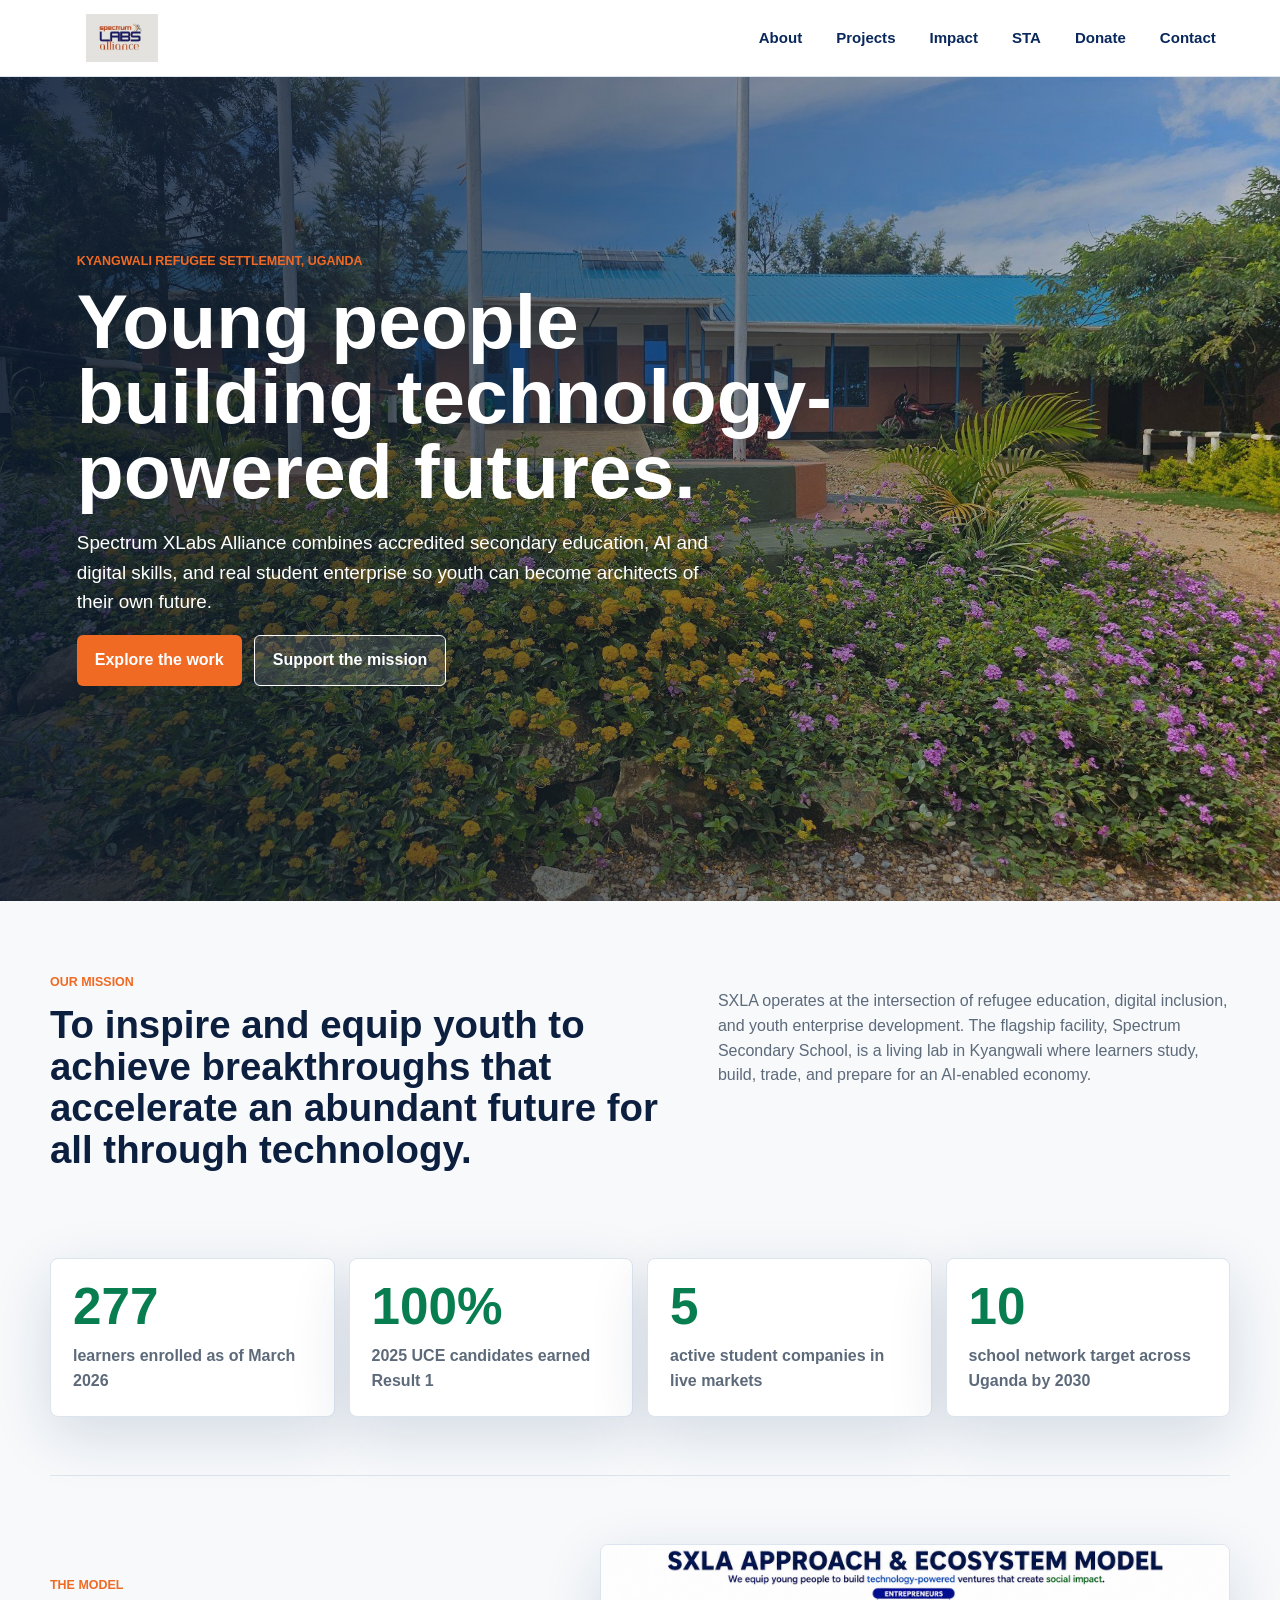
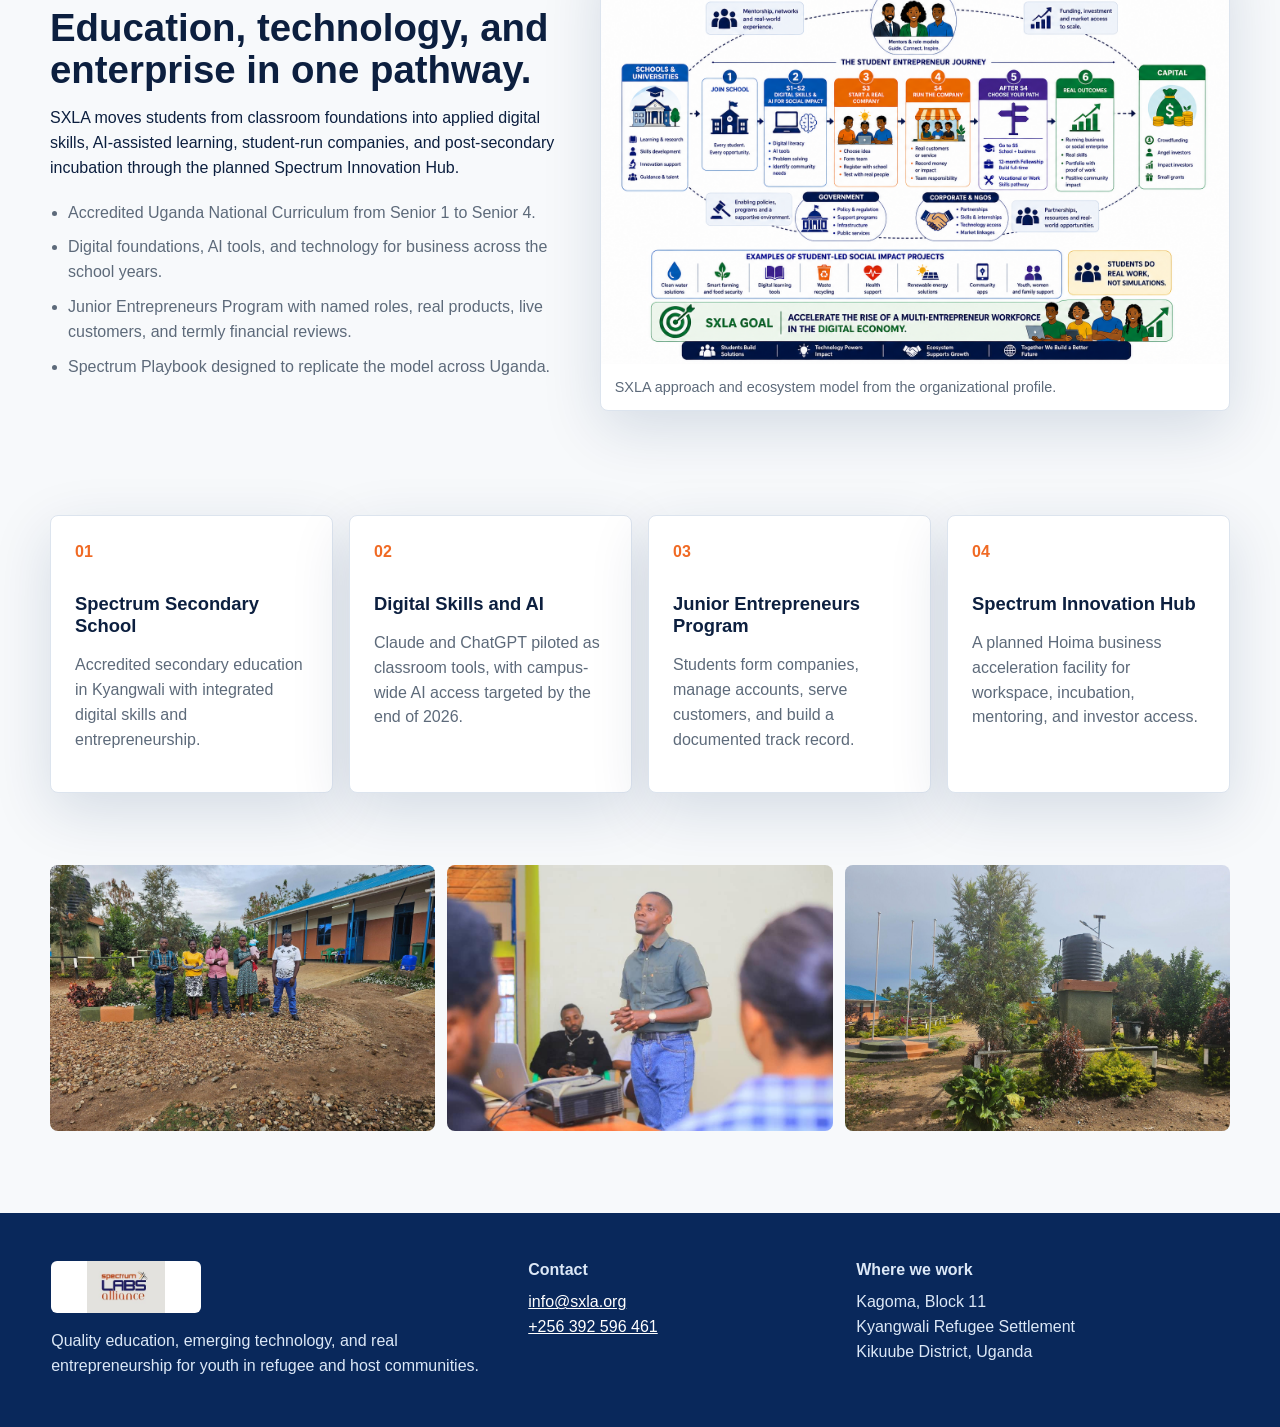
==== index.html @ 28e38562 "Add files via upload" ====
<!doctype html>
<html lang="en">
  <head>
    <meta charset="utf-8">
    <meta name="viewport" content="width=device-width, initial-scale=1">
    <title>Spectrum XLabs Alliance | Youth, technology, enterprise</title>
    <meta name="description" content="Spectrum XLabs Alliance equips youth in Uganda with secondary education, digital skills, AI tools, and real entrepreneurship pathways.">
    <link rel="canonical" href="https://sxla.org/">
    <link rel="stylesheet" href="styles.css">
  </head>
  <body>
    <header class="site-header">
      <a class="brand" href="index.html" aria-label="Spectrum XLabs Alliance home">
        <img src="assets/pdf-media/p01-03-98a170557794.jpg" alt="Spectrum XLabs Alliance logo">
      </a>
      <button class="nav-toggle" type="button" aria-expanded="false" aria-controls="site-nav">Menu</button>
      <nav id="site-nav" class="site-nav" aria-label="Main navigation">
        <a href="about.html">About</a>
        <a href="projects.html">Projects</a>
        <a href="impact.html">Impact</a>
        <a href="sta.html">STA</a>
        <a href="donate.html">Donate</a>
        <a href="contact.html">Contact</a>
      </nav>
    </header>

    <main>
      <section class="hero home-hero">
        <img src="assets/pdf-media/p01-01-ecb9fa4bb64e.jpg" alt="Spectrum Secondary School campus in Kyangwali Refugee Settlement">
        <div class="hero-copy">
          <p class="eyebrow">Kyangwali Refugee Settlement, Uganda</p>
          <h1>Young people building technology-powered futures.</h1>
          <p>Spectrum XLabs Alliance combines accredited secondary education, AI and digital skills, and real student enterprise so youth can become architects of their own future.</p>
          <div class="hero-actions">
            <a class="button primary" href="projects.html">Explore the work</a>
            <a class="button secondary" href="donate.html">Support the mission</a>
          </div>
        </div>
      </section>

      <section class="intro-band">
        <div>
          <p class="eyebrow">Our mission</p>
          <h2>To inspire and equip youth to achieve breakthroughs that accelerate an abundant future for all through technology.</h2>
        </div>
        <p>SXLA operates at the intersection of refugee education, digital inclusion, and youth enterprise development. The flagship facility, Spectrum Secondary School, is a living lab in Kyangwali where learners study, build, trade, and prepare for an AI-enabled economy.</p>
      </section>

      <section class="metrics" aria-label="SXLA impact metrics">
        <article>
          <strong>277</strong>
          <span>learners enrolled as of March 2026</span>
        </article>
        <article>
          <strong>100%</strong>
          <span>2025 UCE candidates earned Result 1</span>
        </article>
        <article>
          <strong>5</strong>
          <span>active student companies in live markets</span>
        </article>
        <article>
          <strong>10</strong>
          <span>school network target across Uganda by 2030</span>
        </article>
      </section>

      <section class="split">
        <div class="split-copy">
          <p class="eyebrow">The model</p>
          <h2>Education, technology, and enterprise in one pathway.</h2>
          <p>SXLA moves students from classroom foundations into applied digital skills, AI-assisted learning, student-run companies, and post-secondary incubation through the planned Spectrum Innovation Hub.</p>
          <ul class="check-list">
            <li>Accredited Uganda National Curriculum from Senior 1 to Senior 4.</li>
            <li>Digital foundations, AI tools, and technology for business across the school years.</li>
            <li>Junior Entrepreneurs Program with named roles, real products, live customers, and termly financial reviews.</li>
            <li>Spectrum Playbook designed to replicate the model across Uganda.</li>
          </ul>
        </div>
        <figure class="media-panel">
          <img src="assets/pdf-media/p12-03-0a8379bd3c0f.png" alt="SXLA approach and ecosystem model">
          <figcaption>SXLA approach and ecosystem model from the organizational profile.</figcaption>
        </figure>
      </section>

      <section class="feature-grid">
        <a class="feature-card" href="projects.html#school">
          <span>01</span>
          <h3>Spectrum Secondary School</h3>
          <p>Accredited secondary education in Kyangwali with integrated digital skills and entrepreneurship.</p>
        </a>
        <a class="feature-card" href="projects.html#digital">
          <span>02</span>
          <h3>Digital Skills and AI</h3>
          <p>Claude and ChatGPT piloted as classroom tools, with campus-wide AI access targeted by the end of 2026.</p>
        </a>
        <a class="feature-card" href="projects.html#jep">
          <span>03</span>
          <h3>Junior Entrepreneurs Program</h3>
          <p>Students form companies, manage accounts, serve customers, and build a documented track record.</p>
        </a>
        <a class="feature-card" href="projects.html#hub">
          <span>04</span>
          <h3>Spectrum Innovation Hub</h3>
          <p>A planned Hoima business acceleration facility for workspace, incubation, mentoring, and investor access.</p>
        </a>
      </section>

      <section class="image-strip" aria-label="Moments from SXLA">
        <img src="assets/pdf-media/p02-03-b19073003029.jpg" alt="SXLA governing board at Spectrum Secondary School">
        <img src="assets/pdf-media/p10-03-34edf41ed98e.jpg" alt="Digital skills and AI classroom session at Spectrum Secondary School">
        <img src="assets/pdf-media/p08-03-fe187b1fb115.jpg" alt="Campus infrastructure and water system at Spectrum Secondary School">
      </section>
    </main>

    <footer class="site-footer">
      <div>
        <img src="assets/pdf-media/p01-03-98a170557794.jpg" alt="Spectrum XLabs Alliance logo">
        <p>Quality education, emerging technology, and real entrepreneurship for youth in refugee and host communities.</p>
      </div>
      <div>
        <h2>Contact</h2>
        <p><a href="mailto:info@sxla.org">info@sxla.org</a><br><a href="tel:+256392596461">+256 392 596 461</a></p>
      </div>
      <div>
        <h2>Where we work</h2>
        <p>Kagoma, Block 11<br>Kyangwali Refugee Settlement<br>Kikuube District, Uganda</p>
      </div>
    </footer>

    <script src="script.js"></script>
  </body>
</html>
---- styles.css ----
:root {
  --ink: #0c1f3f;
  --navy: #09285b;
  --blue: #1764ad;
  --orange: #f06a24;
  --green: #087d4f;
  --paper: #f7f9fb;
  --line: #dce4ee;
  --muted: #5d6a7a;
  --white: #ffffff;
  --shadow: 0 18px 60px rgba(9, 40, 91, 0.14);
}

* {
  box-sizing: border-box;
}

body {
  margin: 0;
  color: var(--ink);
  font-family: Arial, Helvetica, sans-serif;
  background: var(--paper);
  line-height: 1.55;
}

img {
  display: block;
  max-width: 100%;
}

a {
  color: inherit;
}

.site-header {
  position: sticky;
  top: 0;
  z-index: 20;
  display: flex;
  align-items: center;
  justify-content: space-between;
  gap: 24px;
  min-height: 76px;
  padding: 14px clamp(18px, 4vw, 56px);
  background: rgba(255, 255, 255, 0.94);
  border-bottom: 1px solid var(--line);
  backdrop-filter: blur(12px);
}

.brand img {
  width: 142px;
  height: 48px;
  object-fit: contain;
}

.site-nav {
  display: flex;
  align-items: center;
  gap: 8px;
}

.site-nav a {
  padding: 10px 13px;
  border-radius: 6px;
  color: var(--navy);
  font-size: 0.94rem;
  font-weight: 700;
  text-decoration: none;
}

.site-nav a:hover,
.site-nav a.is-active {
  background: #eaf2fb;
  color: var(--blue);
}

.nav-toggle {
  display: none;
  border: 1px solid var(--line);
  border-radius: 6px;
  background: var(--white);
  color: var(--navy);
  font-weight: 700;
  padding: 9px 12px;
}

.hero,
.page-hero,
.intro-band,
.split,
.feature-grid,
.metrics,
.image-strip,
.two-column,
.content-section,
.team-grid,
.project-row,
.impact-list,
.timeline,
.donation-layout,
.contact-grid {
  width: min(1180px, calc(100% - 36px));
  margin: 0 auto;
}

.home-hero {
  position: relative;
  width: 100%;
  min-height: calc(100vh - 76px);
  overflow: hidden;
  background: #0b2241;
}

.home-hero > img {
  position: absolute;
  inset: 0;
  width: 100%;
  height: 100%;
  object-fit: cover;
}

.home-hero::after {
  content: "";
  position: absolute;
  inset: 0;
  background: linear-gradient(90deg, rgba(7, 23, 45, 0.84), rgba(7, 23, 45, 0.46) 52%, rgba(7, 23, 45, 0.08));
}

.hero-copy {
  position: relative;
  z-index: 1;
  display: flex;
  min-height: calc(100vh - 76px);
  width: min(760px, calc(100% - 36px));
  margin-left: clamp(18px, 6vw, 84px);
  flex-direction: column;
  justify-content: center;
  padding: 70px 0 110px;
  color: var(--white);
}

.eyebrow {
  margin: 0 0 12px;
  color: var(--orange);
  font-size: 0.78rem;
  font-weight: 800;
  letter-spacing: 0;
  text-transform: uppercase;
}

h1,
h2,
h3,
p {
  overflow-wrap: anywhere;
}

h1 {
  margin: 0;
  font-size: clamp(2.4rem, 6vw, 5.8rem);
  line-height: 0.98;
  letter-spacing: 0;
}

h2 {
  margin: 0 0 16px;
  font-size: clamp(1.55rem, 3vw, 2.55rem);
  line-height: 1.08;
  letter-spacing: 0;
}

h3 {
  margin: 0 0 10px;
  font-size: 1.15rem;
  line-height: 1.2;
}

.hero-copy p:not(.eyebrow) {
  max-width: 640px;
  font-size: 1.18rem;
}

.hero-actions,
.donate-box {
  display: flex;
  flex-wrap: wrap;
  gap: 12px;
}

.button {
  display: inline-flex;
  align-items: center;
  justify-content: center;
  min-height: 46px;
  padding: 12px 18px;
  border-radius: 6px;
  font-weight: 800;
  text-decoration: none;
}

.button.primary {
  background: var(--orange);
  color: var(--white);
}

.button.secondary {
  border: 1px solid currentColor;
  color: inherit;
  background: rgba(255, 255, 255, 0.12);
}

.intro-band {
  display: grid;
  grid-template-columns: 1.1fr 0.9fr;
  gap: 42px;
  padding: 72px 0;
}

.intro-band p:last-child,
.content-section p,
.project-row p,
.page-hero p,
.two-column p,
.impact-list p,
.timeline p,
.contact-card p,
.donation-layout p {
  color: var(--muted);
}

.metrics {
  display: grid;
  grid-template-columns: repeat(4, 1fr);
  gap: 14px;
  padding-bottom: 58px;
}

.metrics article,
.feature-card,
.two-column article,
.team-grid article,
.impact-list article,
.contact-card,
.donate-box {
  background: var(--white);
  border: 1px solid var(--line);
  border-radius: 8px;
  box-shadow: var(--shadow);
}

.metrics article {
  min-height: 150px;
  padding: 22px;
}

.metrics strong,
.impact-list strong {
  display: block;
  color: var(--green);
  font-size: clamp(2rem, 4vw, 3.3rem);
  line-height: 1;
}

.metrics span {
  display: block;
  margin-top: 12px;
  color: var(--muted);
  font-weight: 700;
}

.split {
  display: grid;
  grid-template-columns: 0.9fr 1.1fr;
  gap: 34px;
  align-items: center;
  padding: 68px 0;
  border-top: 1px solid var(--line);
}

.split-copy,
.content-section.narrow {
  max-width: 720px;
}

.check-list {
  margin: 20px 0 0;
  padding-left: 18px;
  color: var(--muted);
}

.check-list li + li {
  margin-top: 10px;
}

.media-panel {
  margin: 0;
  overflow: hidden;
  background: var(--white);
  border: 1px solid var(--line);
  border-radius: 8px;
  box-shadow: var(--shadow);
}

.media-panel img {
  width: 100%;
}

.media-panel figcaption {
  padding: 12px 14px;
  color: var(--muted);
  font-size: 0.9rem;
}

.feature-grid {
  display: grid;
  grid-template-columns: repeat(4, 1fr);
  gap: 16px;
  padding: 36px 0 72px;
}

.feature-card {
  min-height: 250px;
  padding: 24px;
  text-decoration: none;
}

.feature-card span {
  display: inline-block;
  margin-bottom: 28px;
  color: var(--orange);
  font-weight: 900;
}

.feature-card p {
  color: var(--muted);
}

.image-strip {
  display: grid;
  grid-template-columns: repeat(3, 1fr);
  gap: 12px;
  padding-bottom: 82px;
}

.image-strip img {
  width: 100%;
  aspect-ratio: 1.45;
  object-fit: cover;
  border-radius: 8px;
}

.page-hero {
  display: grid;
  grid-template-columns: 0.9fr 1.1fr;
  gap: 34px;
  align-items: center;
  padding: 72px 0 56px;
}

.page-hero img {
  width: 100%;
  max-height: 520px;
  object-fit: cover;
  border-radius: 8px;
  box-shadow: var(--shadow);
}

.page-hero h1 {
  color: var(--navy);
  font-size: clamp(2.2rem, 5vw, 4.9rem);
}

.two-column {
  display: grid;
  grid-template-columns: repeat(2, 1fr);
  gap: 18px;
  padding: 26px 0 56px;
}

.two-column article {
  padding: 28px;
}

.content-section {
  padding: 38px 0 72px;
}

.team-grid {
  display: grid;
  grid-template-columns: repeat(4, 1fr);
  gap: 18px;
  padding-bottom: 78px;
}

.team-grid article {
  overflow: hidden;
}

.team-grid img {
  width: 100%;
  aspect-ratio: 1;
  object-fit: cover;
}

.team-grid h2,
.team-grid p {
  padding: 0 20px;
}

.team-grid h2 {
  margin-top: 20px;
  font-size: 1.2rem;
}

.team-grid p {
  padding-bottom: 22px;
  color: var(--muted);
}

.project-row {
  display: grid;
  grid-template-columns: 1fr 1fr;
  gap: 34px;
  align-items: center;
  padding: 42px 0;
  border-top: 1px solid var(--line);
}

.project-row.reverse img {
  order: 2;
}

.project-row img {
  width: 100%;
  max-height: 520px;
  object-fit: cover;
  border-radius: 8px;
  box-shadow: var(--shadow);
}

.impact-list {
  display: grid;
  grid-template-columns: repeat(3, 1fr);
  gap: 18px;
  padding: 24px 0 64px;
}

.impact-list article {
  min-height: 270px;
  padding: 26px;
}

.timeline {
  padding: 22px 0 80px;
}

.timeline > h2 {
  margin-bottom: 26px;
}

.timeline article {
  display: grid;
  grid-template-columns: 120px 1fr;
  gap: 24px;
  padding: 22px 0;
  border-top: 1px solid var(--line);
}

.timeline span {
  color: var(--orange);
  font-size: 1.5rem;
  font-weight: 900;
}

.donation-layout,
.contact-grid {
  display: grid;
  grid-template-columns: 1fr 0.8fr;
  gap: 24px;
  padding: 26px 0 80px;
}

.donate-box,
.contact-card {
  padding: 28px;
}

.donate-box {
  align-content: start;
  flex-direction: column;
}

.contact-grid {
  grid-template-columns: repeat(2, 1fr);
}

.site-footer {
  display: grid;
  grid-template-columns: 1.2fr 0.8fr 1fr;
  gap: 30px;
  padding: 48px clamp(18px, 4vw, 56px);
  color: #dce8f7;
  background: var(--navy);
}

.site-footer img {
  width: 150px;
  height: 52px;
  object-fit: contain;
  margin-bottom: 16px;
  background: var(--white);
  border-radius: 6px;
}

.site-footer h2 {
  font-size: 1rem;
  margin-bottom: 12px;
}

.site-footer p {
  margin: 0;
  color: #dce8f7;
}

.site-footer a {
  color: var(--white);
}

@media (max-width: 980px) {
  .metrics,
  .feature-grid,
  .team-grid,
  .impact-list {
    grid-template-columns: repeat(2, 1fr);
  }

  .intro-band,
  .split,
  .page-hero,
  .project-row,
  .donation-layout,
  .contact-grid,
  .site-footer {
    grid-template-columns: 1fr;
  }

  .project-row.reverse img {
    order: 0;
  }
}

@media (max-width: 720px) {
  .site-header {
    align-items: flex-start;
    flex-wrap: wrap;
  }

  .nav-toggle {
    display: inline-flex;
  }

  .site-nav {
    display: none;
    width: 100%;
    flex-direction: column;
    align-items: stretch;
  }

  .site-nav.is-open {
    display: flex;
  }

  .site-nav a {
    border: 1px solid var(--line);
    background: var(--white);
  }

  .home-hero {
    min-height: 720px;
  }

  .hero-copy {
    min-height: 720px;
    padding-top: 46px;
  }

  .home-hero::after {
    background: linear-gradient(180deg, rgba(7, 23, 45, 0.88), rgba(7, 23, 45, 0.42));
  }

  .metrics,
  .feature-grid,
  .image-strip,
  .two-column,
  .team-grid,
  .impact-list {
    grid-template-columns: 1fr;
  }

  .timeline article {
    grid-template-columns: 1fr;
    gap: 8px;
  }
}
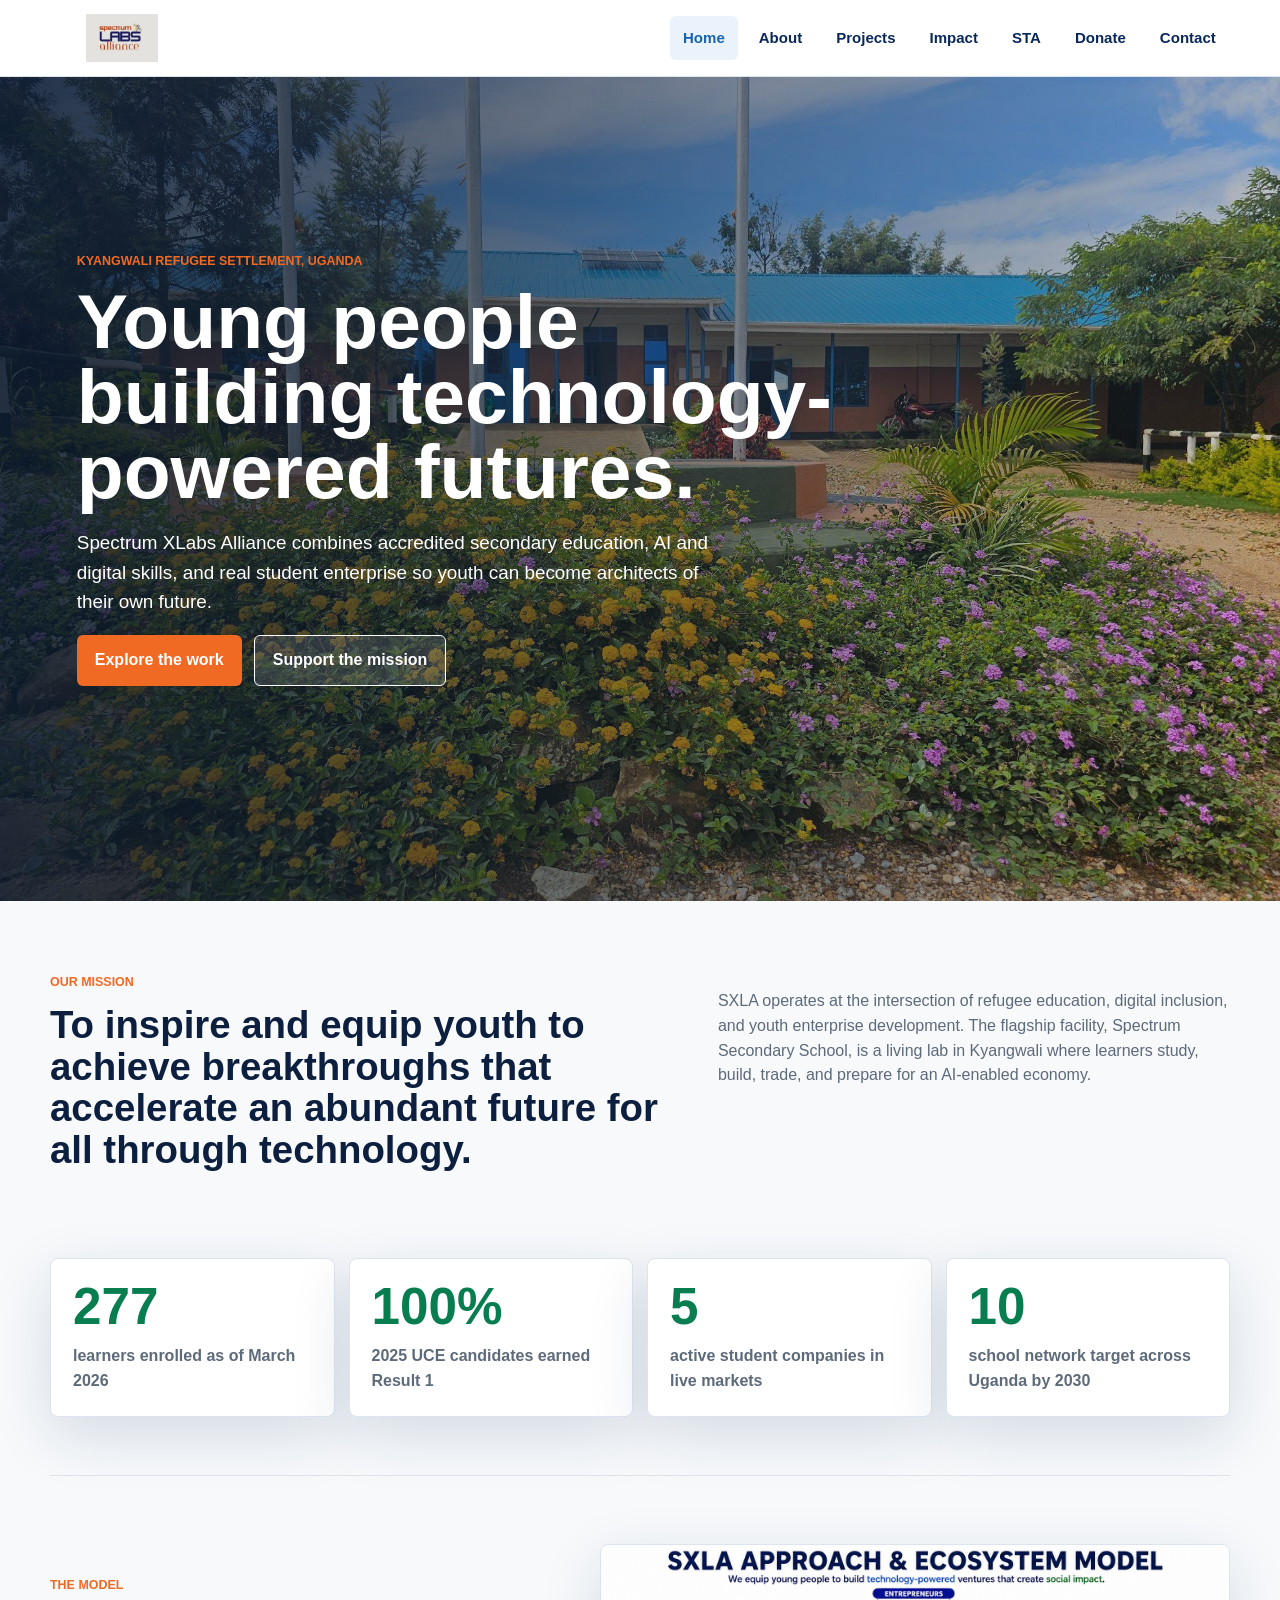
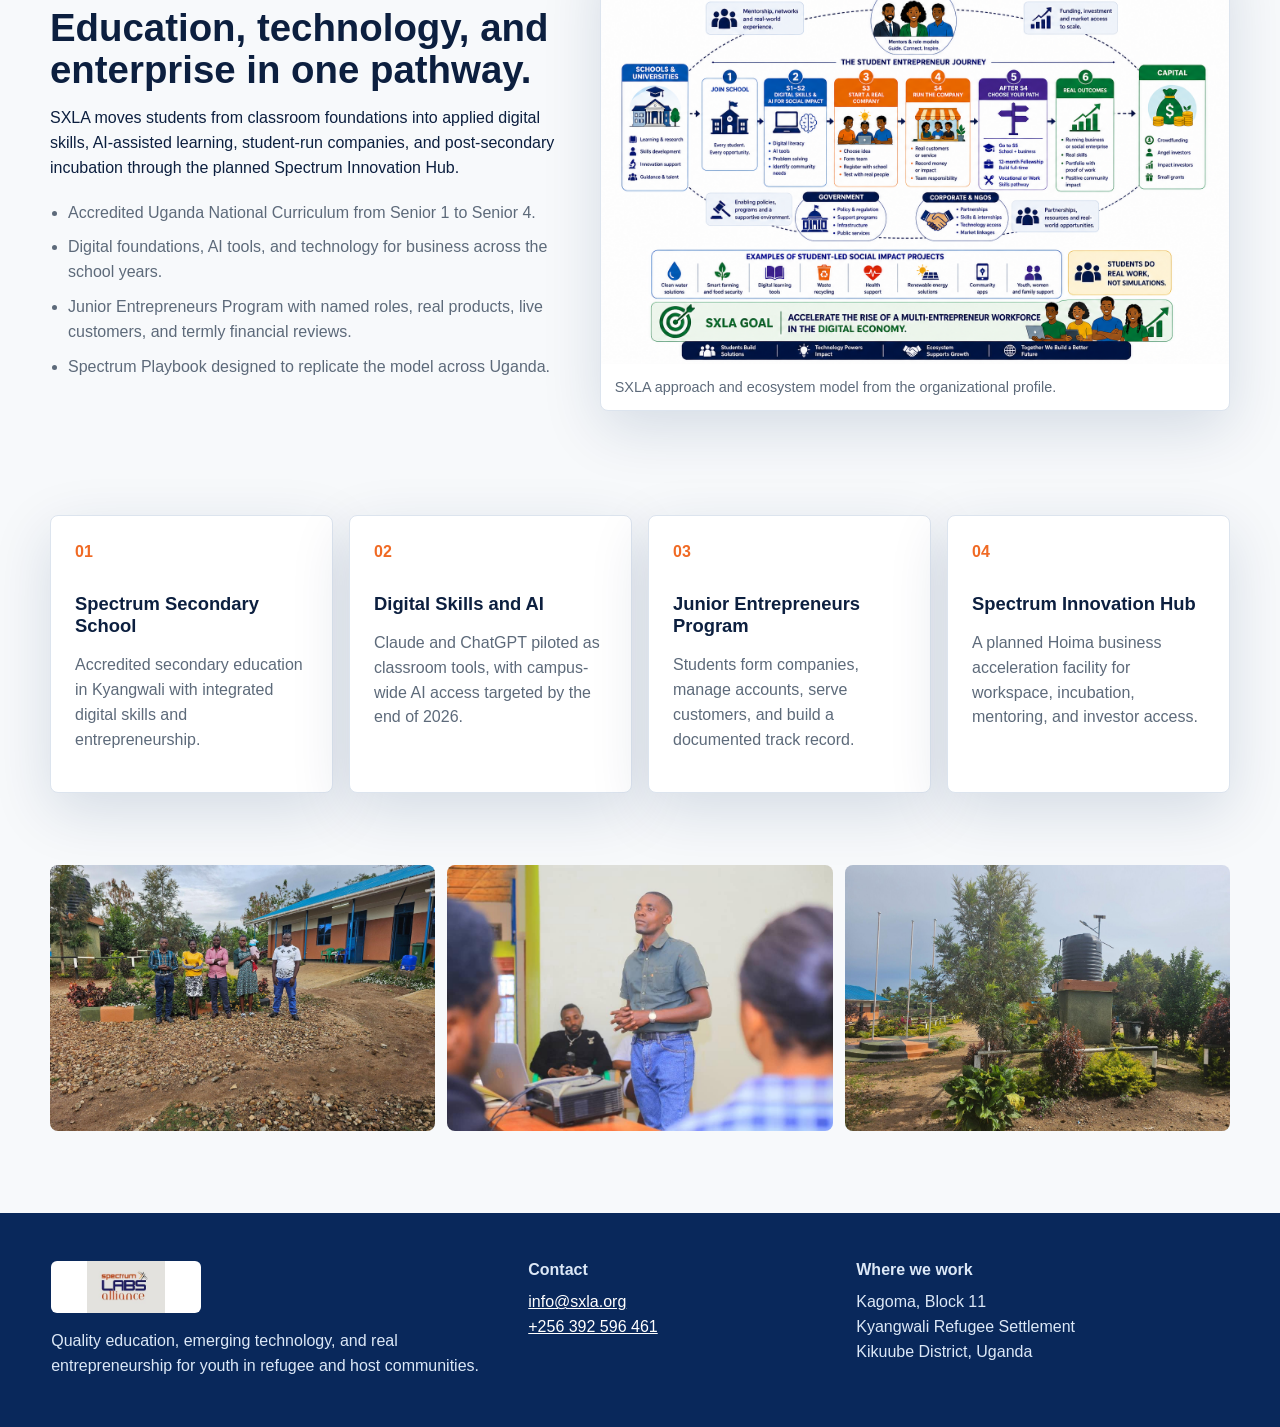
==== commit 16294cfe: "Update index.html home page added to menu." ====
--- a/index.html
+++ b/index.html
@@ -15,6 +15,7 @@
       </a>
       <button class="nav-toggle" type="button" aria-expanded="false" aria-controls="site-nav">Menu</button>
       <nav id="site-nav" class="site-nav" aria-label="Main navigation">
+        <a href="index.html">Home</a>
         <a href="about.html">About</a>
         <a href="projects.html">Projects</a>
         <a href="impact.html">Impact</a>
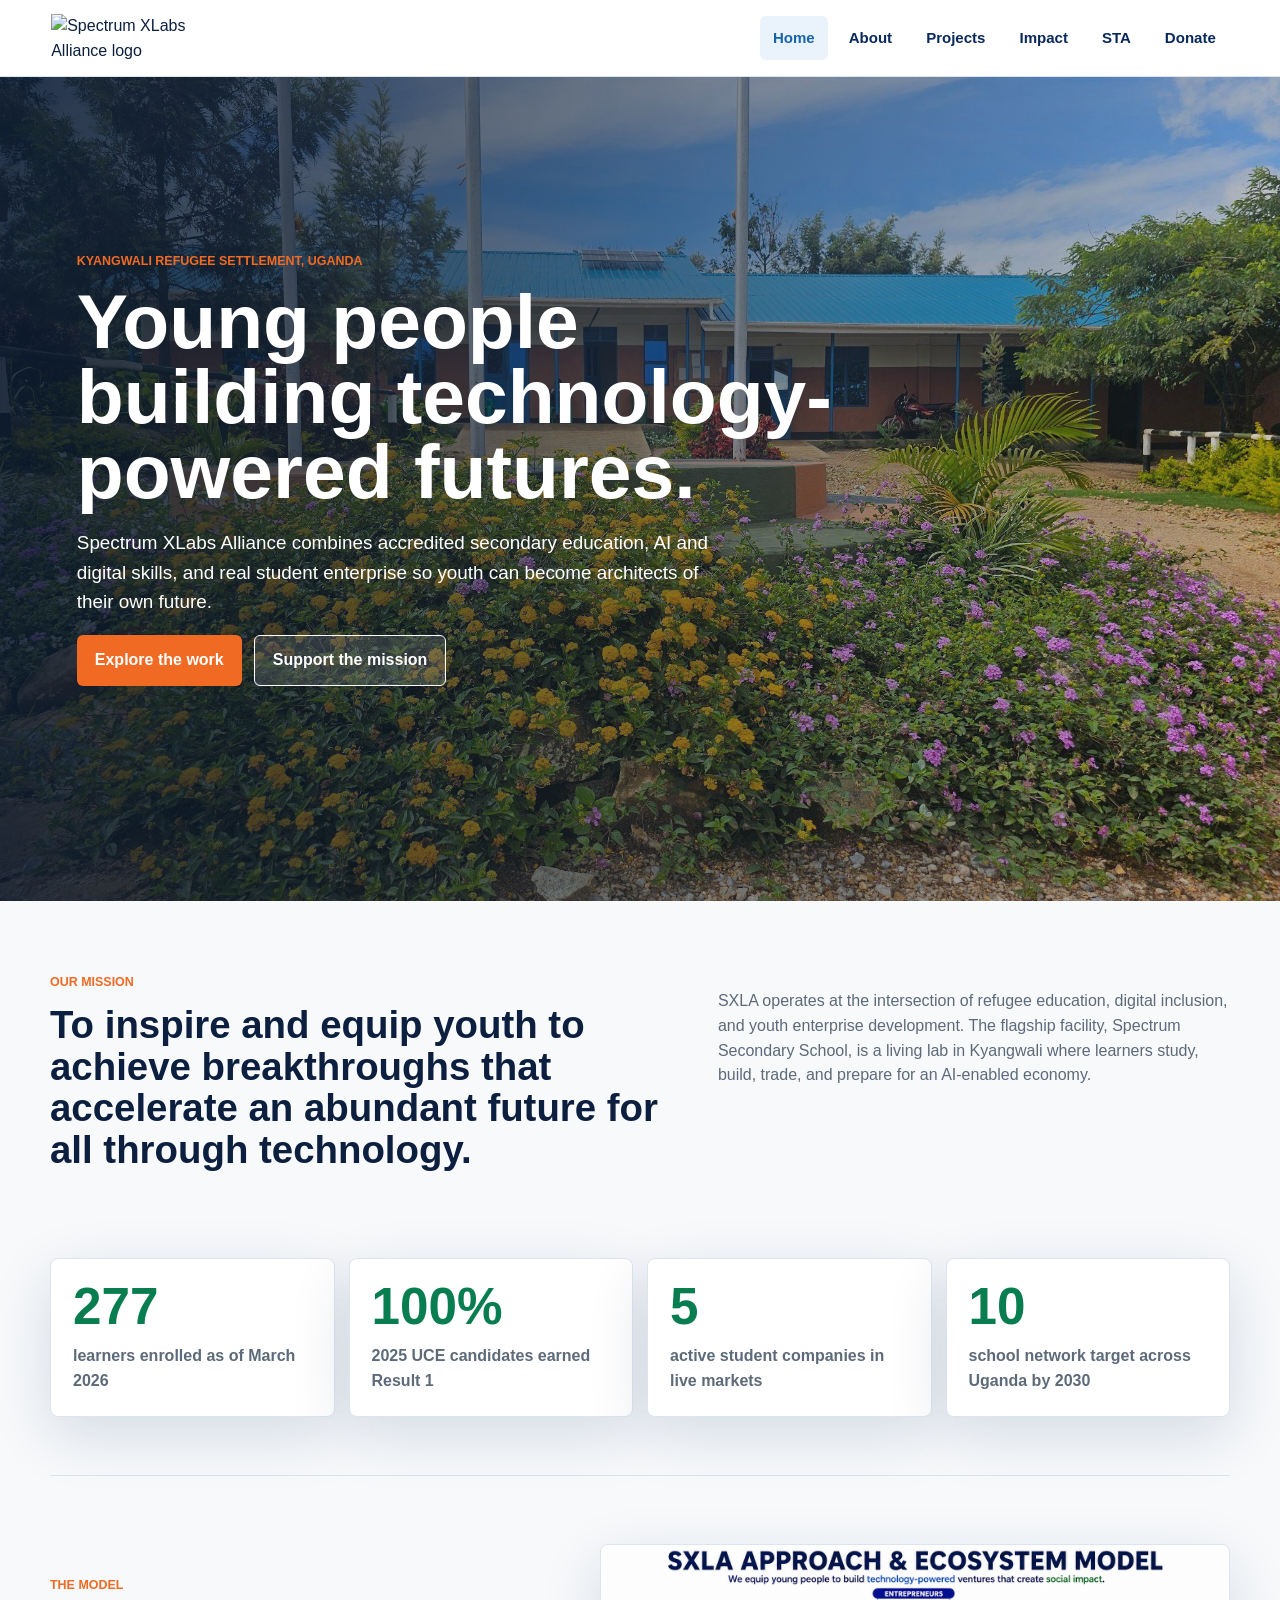
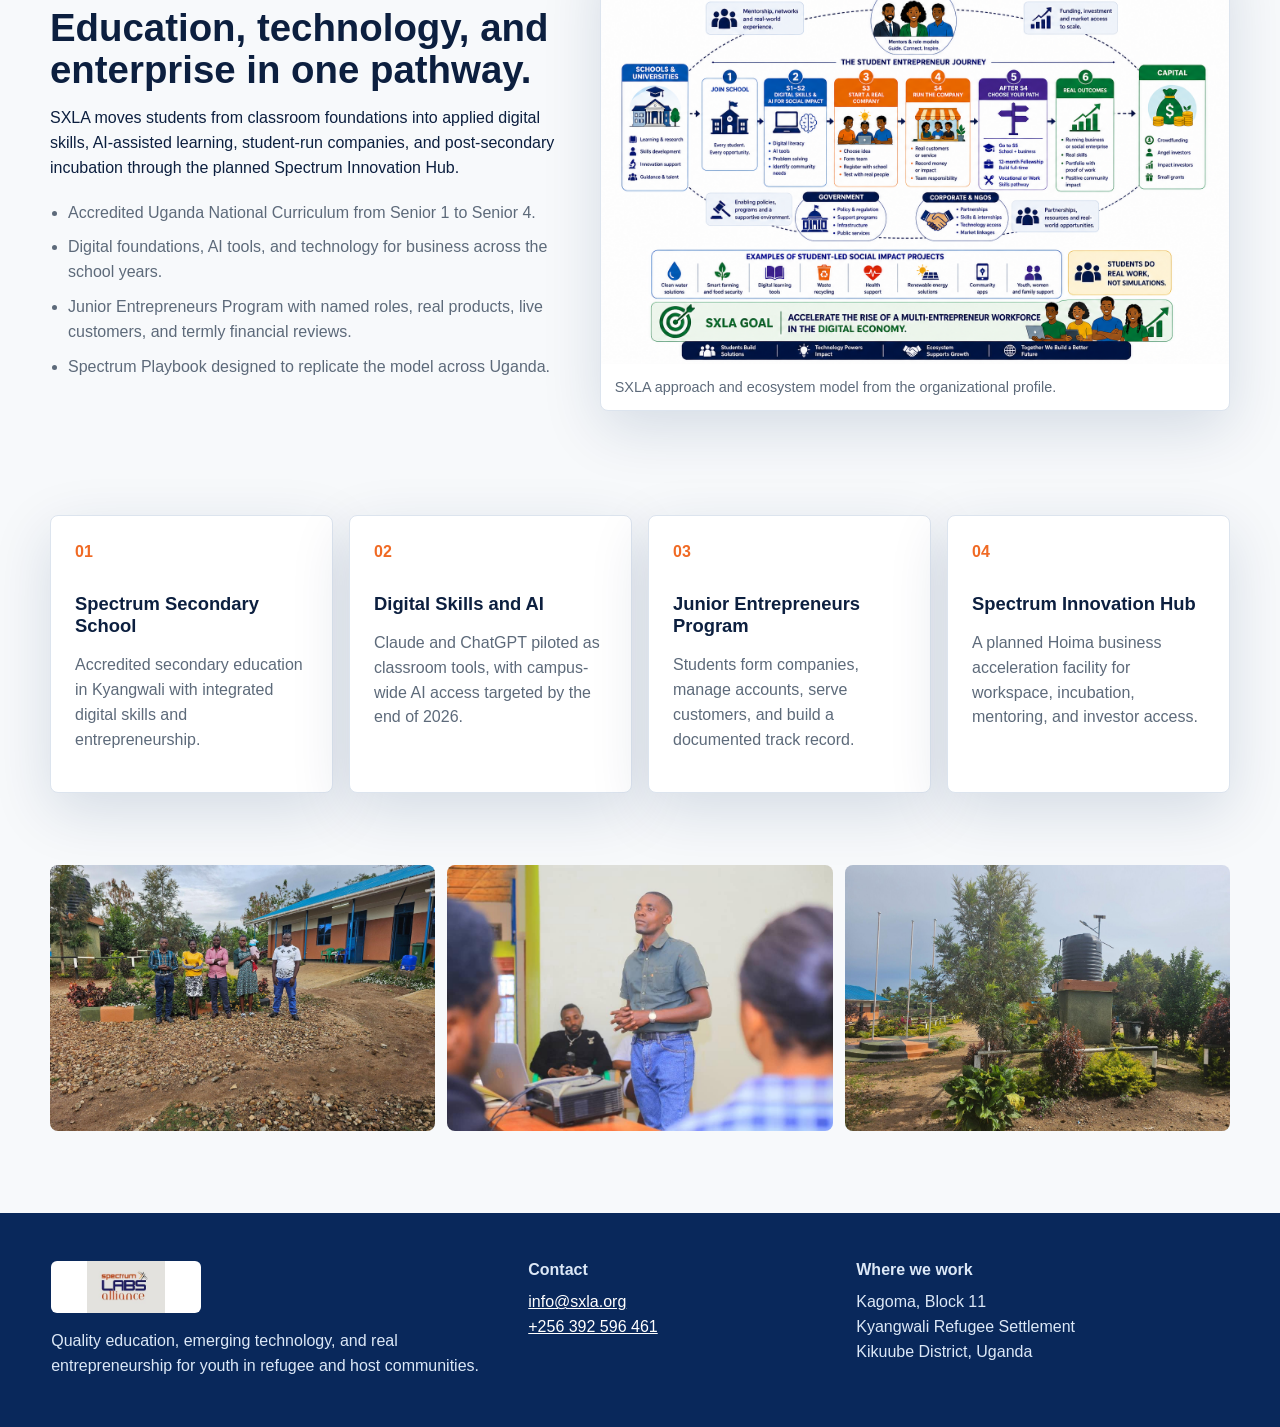
==== commit 727b6324: "Update index.html logo change." ====
--- a/index.html
+++ b/index.html
@@ -10,9 +10,9 @@
   </head>
   <body>
     <header class="site-header">
-      <a class="brand" href="index.html" aria-label="Spectrum XLabs Alliance home">
-        <img src="assets/pdf-media/p01-03-98a170557794.jpg" alt="Spectrum XLabs Alliance logo">
-      </a>
+      <div class="brand">
+        <img src="assets/pdf-media/sxla-logo-white.png" alt="Spectrum XLabs Alliance logo">
+      </div>
       <button class="nav-toggle" type="button" aria-expanded="false" aria-controls="site-nav">Menu</button>
       <nav id="site-nav" class="site-nav" aria-label="Main navigation">
         <a href="index.html">Home</a>
@@ -21,7 +21,6 @@
         <a href="impact.html">Impact</a>
         <a href="sta.html">STA</a>
         <a href="donate.html">Donate</a>
-        <a href="contact.html">Contact</a>
       </nav>
     </header>
 
